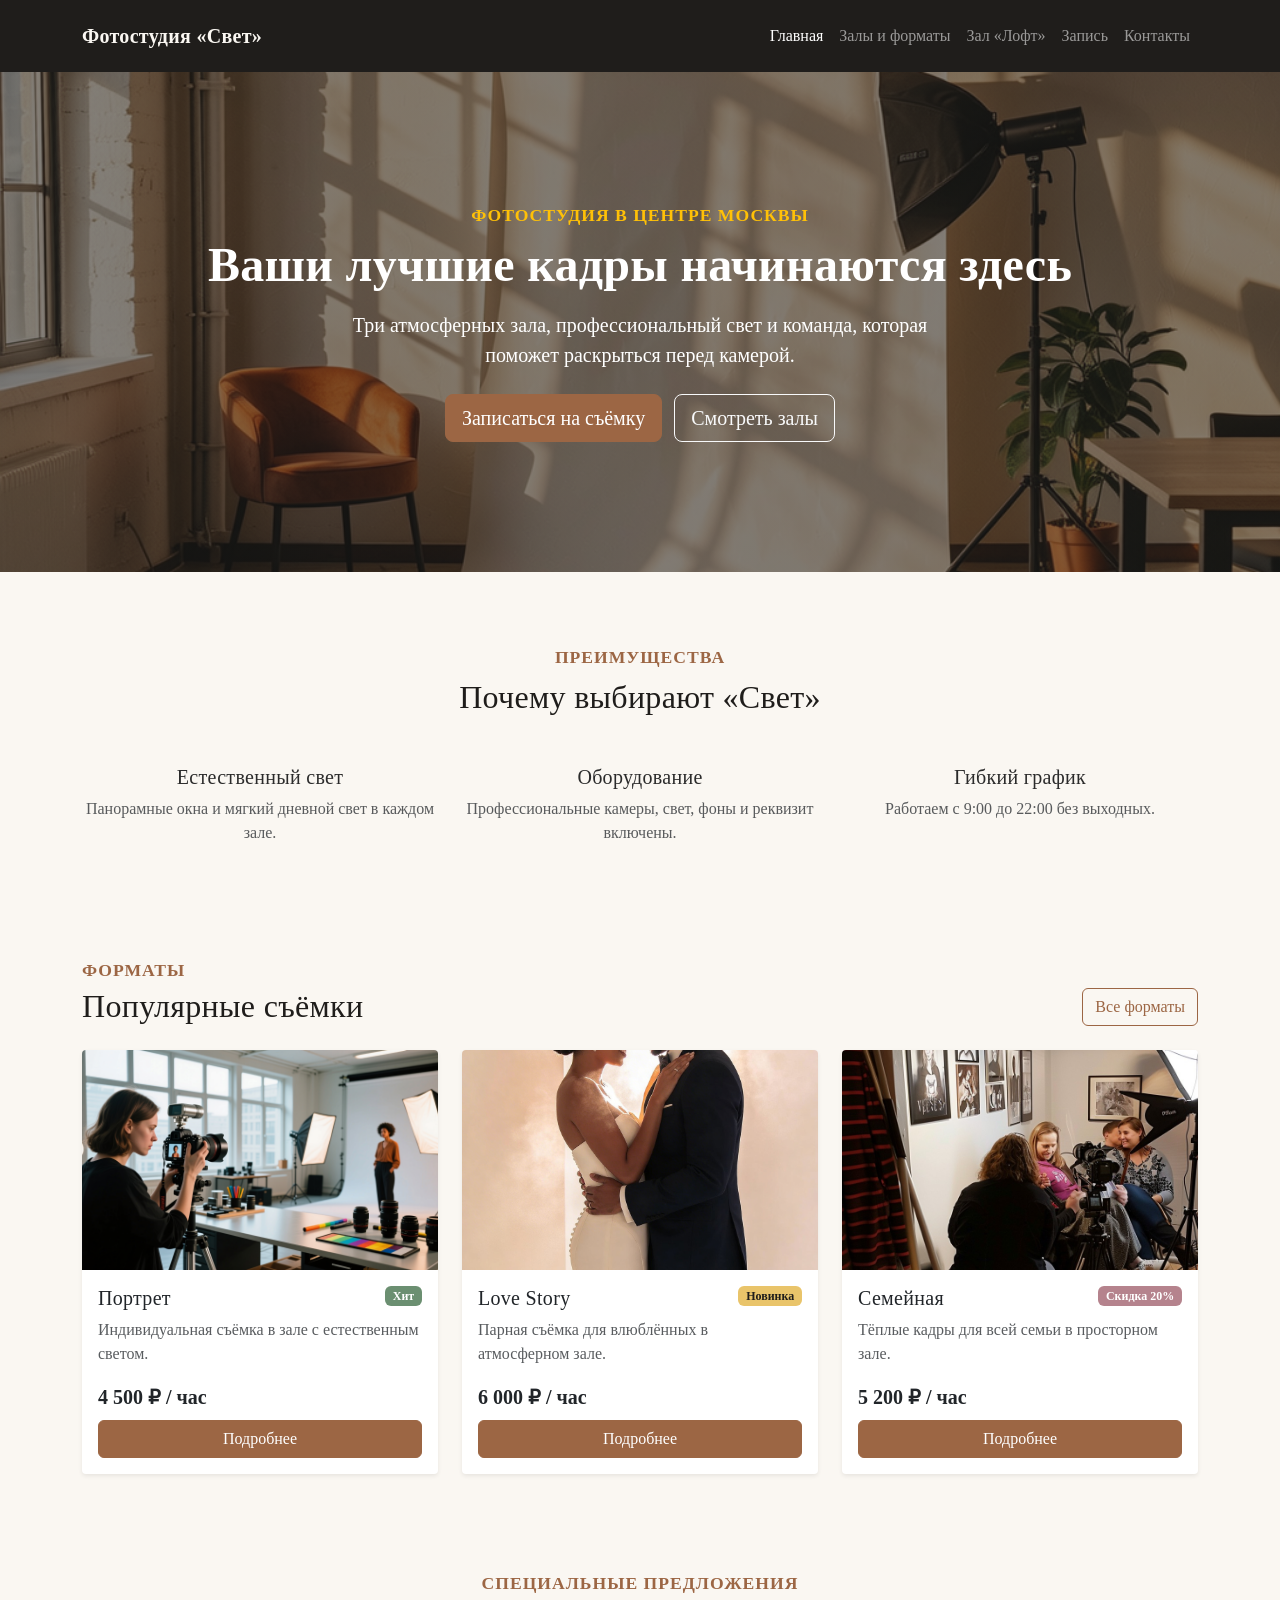
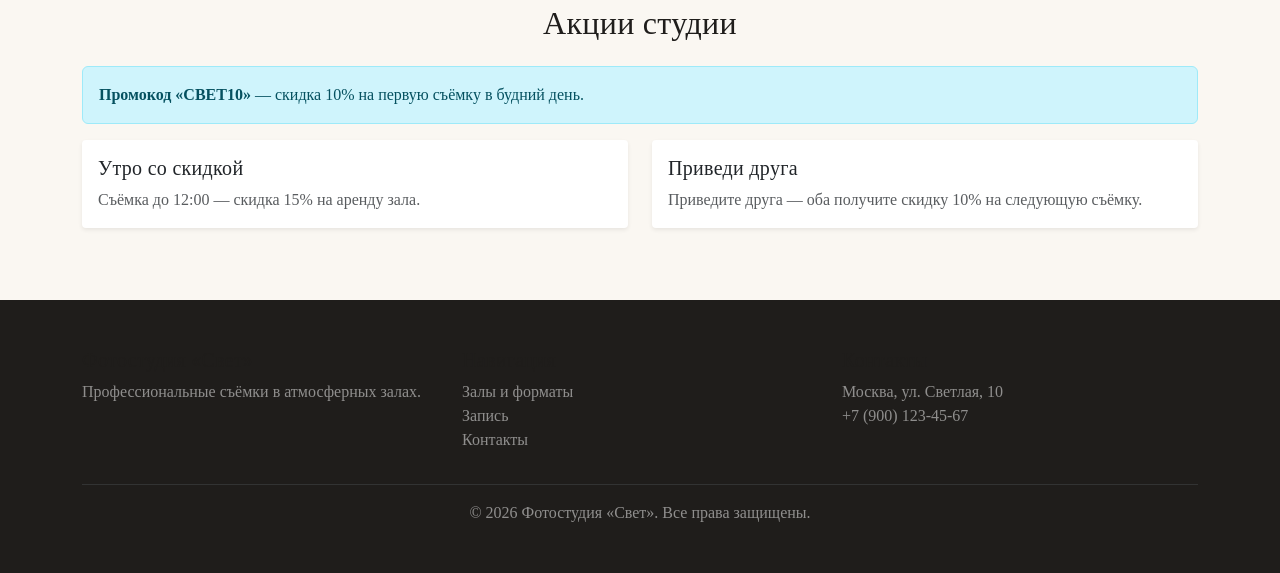
==== index.html @ afb3b5ac "feat: complete Bootstrap photo studio project" ====
<!DOCTYPE html>
<html lang="ru">
<head>
    <meta charset="UTF-8">
    <meta name="viewport" content="width=device-width, initial-scale=1.0">
    <title>Фотостудия «Свет» — Главная</title>
    <link rel="stylesheet" href="vendor/bootstrap/css/bootstrap.min.css">
    <link rel="stylesheet" href="css/custom.css">
</head>
<body>

<nav class="navbar navbar-expand-lg navbar-dark bg-dark py-3">
    <div class="container">
        <a class="navbar-brand" href="index.html">Фотостудия «Свет»</a>
        <button class="navbar-toggler" type="button" data-bs-toggle="collapse" data-bs-target="#mainNavbar">
            <span class="navbar-toggler-icon"></span>
        </button>
        <div class="collapse navbar-collapse" id="mainNavbar">
            <ul class="navbar-nav ms-auto">
                <li class="nav-item"><a class="nav-link active" href="index.html">Главная</a></li>
                <li class="nav-item"><a class="nav-link" href="catalog.html">Залы и форматы</a></li>
                <li class="nav-item"><a class="nav-link" href="product.html">Зал «Лофт»</a></li>
                <li class="nav-item"><a class="nav-link" href="order.html">Запись</a></li>
                <li class="nav-item"><a class="nav-link" href="contacts.html">Контакты</a></li>
            </ul>
        </div>
    </div>
</nav>

<header class="hero-section text-center">
    <div class="container">
        <p class="section-title text-warning mb-2">Фотостудия в центре Москвы</p>
        <h1 class="display-5 fw-bold mb-3">Ваши лучшие кадры начинаются здесь</h1>
        <p class="lead mb-4 mx-auto" style="max-width: 640px;">
            Три атмосферных зала, профессиональный свет и команда, которая поможет раскрыться перед камерой.
        </p>
        <a class="btn btn-primary btn-lg me-2" href="order.html">Записаться на съёмку</a>
        <a class="btn btn-outline-light btn-lg" href="catalog.html">Смотреть залы</a>
    </div>
</header>

<section class="container my-5 py-4">
    <div class="text-center mb-5">
        <p class="section-title">Преимущества</p>
        <h2 class="section-heading">Почему выбирают «Свет»</h2>
    </div>
    <div class="row g-4">
        <div class="col-12 col-md-4 text-center">
            <h3 class="h5">Естественный свет</h3>
            <p class="text-muted">Панорамные окна и мягкий дневной свет в каждом зале.</p>
        </div>
        <div class="col-12 col-md-4 text-center">
            <h3 class="h5">Оборудование</h3>
            <p class="text-muted">Профессиональные камеры, свет, фоны и реквизит включены.</p>
        </div>
        <div class="col-12 col-md-4 text-center">
            <h3 class="h5">Гибкий график</h3>
            <p class="text-muted">Работаем с 9:00 до 22:00 без выходных.</p>
        </div>
    </div>
</section>

<section class="container my-5 py-4" id="popular">
    <div class="d-flex justify-content-between align-items-end mb-4 flex-wrap gap-2">
        <div>
            <p class="section-title mb-1">Форматы</p>
            <h2 class="section-heading mb-0">Популярные съёмки</h2>
        </div>
        <a class="btn btn-outline-primary" href="catalog.html">Все форматы</a>
    </div>
    <div class="row g-4">
        <div class="col-12 col-md-6 col-lg-4">
            <div class="card h-100 shadow-sm">
                <img src="images/portrait.png" class="card-img-top" alt="Портретная съёмка">
                <div class="card-body d-flex flex-column">
                    <div class="d-flex justify-content-between align-items-start mb-2">
                        <h3 class="h5 card-title mb-0">Портрет</h3>
                        <span class="badge bg-success">Хит</span>
                    </div>
                    <p class="text-muted">Индивидуальная съёмка в зале с естественным светом.</p>
                    <p class="fw-bold fs-5 mt-auto mb-2">4 500 ₽ / час</p>
                    <a class="btn btn-primary" href="product.html">Подробнее</a>
                </div>
            </div>
        </div>
        <div class="col-12 col-md-6 col-lg-4">
            <div class="card h-100 shadow-sm">
                <img src="images/lovestory.png" class="card-img-top" alt="Love Story">
                <div class="card-body d-flex flex-column">
                    <div class="d-flex justify-content-between align-items-start mb-2">
                        <h3 class="h5 card-title mb-0">Love Story</h3>
                        <span class="badge bg-warning">Новинка</span>
                    </div>
                    <p class="text-muted">Парная съёмка для влюблённых в атмосферном зале.</p>
                    <p class="fw-bold fs-5 mt-auto mb-2">6 000 ₽ / час</p>
                    <a class="btn btn-primary" href="product.html">Подробнее</a>
                </div>
            </div>
        </div>
        <div class="col-12 col-md-6 col-lg-4">
            <div class="card h-100 shadow-sm">
                <img src="images/family.jpg" class="card-img-top" alt="Семейная съёмка">
                <div class="card-body d-flex flex-column">
                    <div class="d-flex justify-content-between align-items-start mb-2">
                        <h3 class="h5 card-title mb-0">Семейная</h3>
                        <span class="badge bg-danger">Скидка 20%</span>
                    </div>
                    <p class="text-muted">Тёплые кадры для всей семьи в просторном зале.</p>
                    <p class="fw-bold fs-5 mt-auto mb-2">5 200 ₽ / час</p>
                    <a class="btn btn-primary" href="product.html">Подробнее</a>
                </div>
            </div>
        </div>
    </div>
</section>

<section class="container my-5 py-4">
    <div class="text-center mb-4">
        <p class="section-title">Специальные предложения</p>
        <h2 class="section-heading">Акции студии</h2>
    </div>
    <div class="alert alert-info" role="alert">
        <strong>Промокод «СВЕТ10»</strong> — скидка 10% на первую съёмку в будний день.
    </div>
    <div class="row g-4">
        <div class="col-12 col-md-6">
            <div class="card h-100 shadow-sm">
                <div class="card-body">
                    <h3 class="h5">Утро со скидкой</h3>
                    <p class="text-muted mb-0">Съёмка до 12:00 — скидка 15% на аренду зала.</p>
                </div>
            </div>
        </div>
        <div class="col-12 col-md-6">
            <div class="card h-100 shadow-sm">
                <div class="card-body">
                    <h3 class="h5">Приведи друга</h3>
                    <p class="text-muted mb-0">Приведите друга — оба получите скидку 10% на следующую съёмку.</p>
                </div>
            </div>
        </div>
    </div>
</section>

<footer class="bg-dark text-white py-5 mt-5">
    <div class="container">
        <div class="row g-4">
            <div class="col-12 col-md-4">
                <h5>Фотостудия «Свет»</h5>
                <p class="text-white-50 mb-0">Профессиональные съёмки в атмосферных залах.</p>
            </div>
            <div class="col-12 col-md-4">
                <h5>Навигация</h5>
                <ul class="list-unstyled">
                    <li><a class="text-white-50 text-decoration-none" href="catalog.html">Залы и форматы</a></li>
                    <li><a class="text-white-50 text-decoration-none" href="order.html">Запись</a></li>
                    <li><a class="text-white-50 text-decoration-none" href="contacts.html">Контакты</a></li>
                </ul>
            </div>
            <div class="col-12 col-md-4">
                <h5>Контакты</h5>
                <p class="text-white-50 mb-0">Москва, ул. Светлая, 10<br>+7 (900) 123-45-67</p>
            </div>
        </div>
        <hr class="border-secondary">
        <p class="text-center text-white-50 mb-0">© 2026 Фотостудия «Свет». Все права защищены.</p>
    </div>
</footer>

<button id="backToTop" title="Наверх">↑</button>

<script src="vendor/bootstrap/js/bootstrap.bundle.min.js"></script>
<script>
    const backToTop = document.getElementById('backToTop');
    window.addEventListener('scroll', () => {
        backToTop.style.display = window.scrollY > 300 ? 'block' : 'none';
    });
    backToTop.addEventListener('click', () => window.scrollTo({ top: 0, behavior: 'smooth' }));
</script>
</body>
</html>
---- css/custom.css ----
:root {
    --svet-primary: #b08968;
    --svet-dark: #1f1d1b;
    --svet-light: #faf7f2;
    --svet-accent: #9c6644;
}

body {
    min-height: 100vh;
    background-color: var(--svet-light);
    font-family: 'Georgia', 'Times New Roman', serif;
    color: #2b2b2b;
}

h1, h2, h3, h4, h5, .navbar-brand {
    color: var(--svet-dark);
    letter-spacing: 0.3px;
}

.bg-primary { background-color: var(--svet-dark) !important; }
.bg-dark    { background-color: var(--svet-dark) !important; }

.btn-primary {
    background-color: var(--svet-accent);
    border-color: var(--svet-accent);
}
.btn-primary:hover {
    background-color: #7f4f2f;
    border-color: #7f4f2f;
}
.btn-outline-primary {
    color: var(--svet-accent);
    border-color: var(--svet-accent);
}
.btn-outline-primary:hover {
    background-color: var(--svet-accent);
    border-color: var(--svet-accent);
}

.badge.bg-success { background-color: #6b8f71 !important; }
.badge.bg-warning { background-color: #e9c46a !important; color: #1f1d1b !important; }
.badge.bg-danger  { background-color: #b5838d !important; }

.card {
    border: none;
    border-radius: 4px;
    background-color: #fff;
    transition: transform 0.25s ease, box-shadow 0.25s ease;
}
.card:hover {
    transform: translateY(-4px);
    box-shadow: 0 10px 25px rgba(0,0,0,0.1) !important;
}
.card-img-top {
    height: 220px;
    object-fit: cover;
    border-radius: 4px 4px 0 0;
}

.hero-section {
    background-image: linear-gradient(rgba(31,29,27,0.55), rgba(31,29,27,0.55)), url('../images/hero.png');
    background-size: cover;
    background-position: center;
    color: #fff;    
    padding: 130px 0;
}
.hero-section h1 { color: #fff; }

.section-title {
    font-weight: 600;
    letter-spacing: 1px;
    text-transform: uppercase;
    font-size: 1.1rem;
    color: var(--svet-accent);
    margin-bottom: 0.5rem;
}
.section-heading {
    font-size: 2rem;
    margin-bottom: 1.5rem;
}

.feature-icon {
    font-size: 2.4rem;
    color: var(--svet-accent);
    margin-bottom: 1rem;
}

#backToTop {
    position: fixed;
    bottom: 30px;
    right: 30px;
    display: none;
    z-index: 999;
    border-radius: 50%;
    width: 48px;
    height: 48px;
    font-size: 20px;
    background-color: var(--svet-accent);
    border: none;
    color: white;
}
#backToTop:hover { background-color: #7f4f2f; }

.accordion-button:not(.collapsed) {
    background-color: #f1e7dd;
    color: var(--svet-dark);
}

footer a:hover { color: var(--svet-primary) !important; }

.review-card {
    background-color: #fff;
    border-left: 3px solid var(--svet-accent);
    padding: 1.5rem;
    border-radius: 4px;
}

.contact-info p { margin-bottom: 0.4rem; }

.navbar-brand {
    color: #faf7f2 !important;
    font-weight: 600;
}
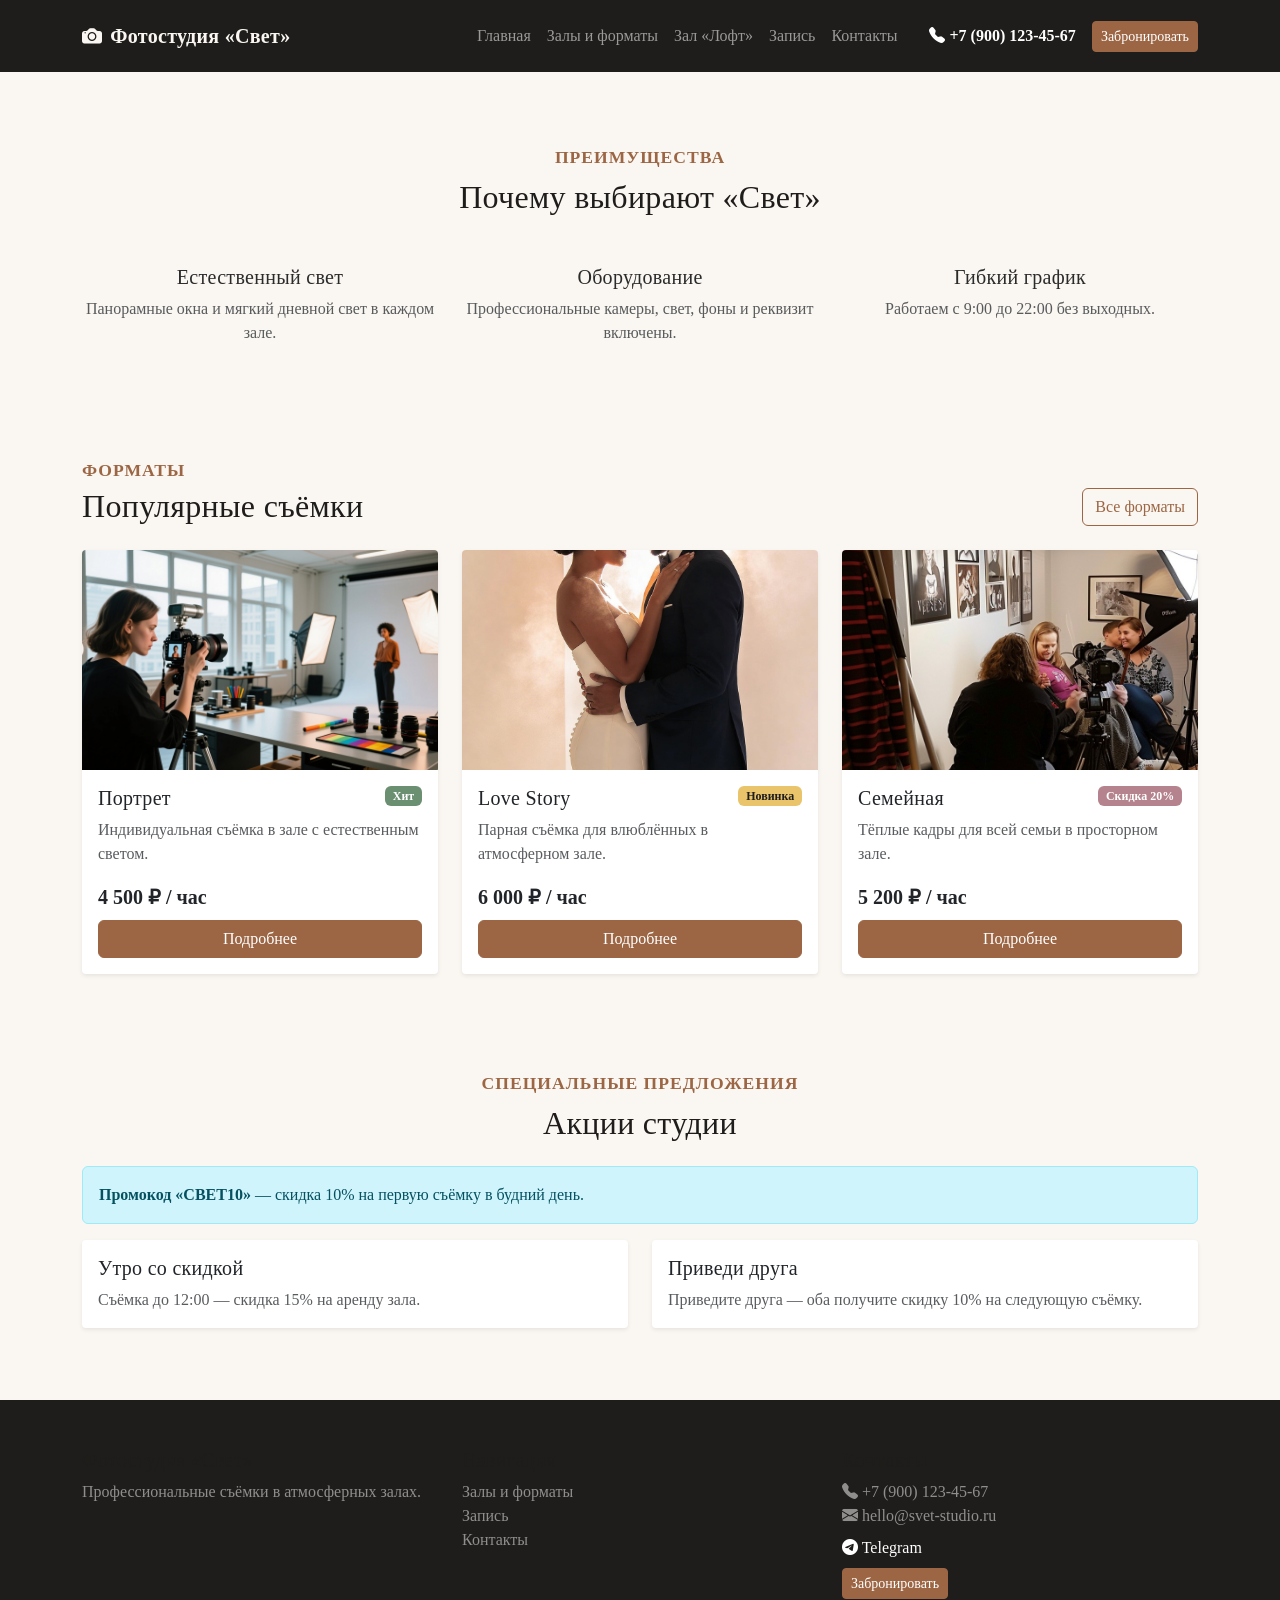
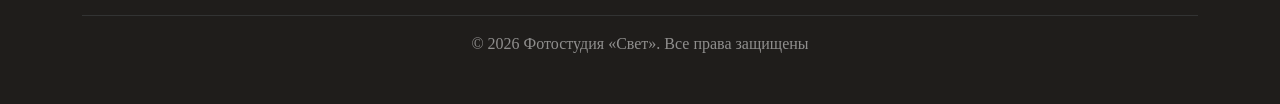
==== commit fad1a3bc: "feat: add 9 rooms, google maps, icons, update nav and footer" ====
--- a/index.html
+++ b/index.html
@@ -6,38 +6,39 @@
     <title>Фотостудия «Свет» — Главная</title>
     <link rel="stylesheet" href="vendor/bootstrap/css/bootstrap.min.css">
     <link rel="stylesheet" href="css/custom.css">
+    <link rel="stylesheet" href="https://cdn.jsdelivr.net/npm/bootstrap-icons@1.11.3/font/bootstrap-icons.min.css">
 </head>
 <body>
 
 <nav class="navbar navbar-expand-lg navbar-dark bg-dark py-3">
     <div class="container">
-        <a class="navbar-brand" href="index.html">Фотостудия «Свет»</a>
+        <a class="navbar-brand" href="index.html"><i class="bi bi-camera-fill me-2"></i>Фотостудия «Свет»</a>
+        
         <button class="navbar-toggler" type="button" data-bs-toggle="collapse" data-bs-target="#mainNavbar">
             <span class="navbar-toggler-icon"></span>
         </button>
+        
         <div class="collapse navbar-collapse" id="mainNavbar">
-            <ul class="navbar-nav ms-auto">
-                <li class="nav-item"><a class="nav-link active" href="index.html">Главная</a></li>
+            <ul class="navbar-nav ms-auto align-items-lg-center">
+                <li class="nav-item"><a class="nav-link" href="index.html">Главная</a></li>
                 <li class="nav-item"><a class="nav-link" href="catalog.html">Залы и форматы</a></li>
                 <li class="nav-item"><a class="nav-link" href="product.html">Зал «Лофт»</a></li>
                 <li class="nav-item"><a class="nav-link" href="order.html">Запись</a></li>
                 <li class="nav-item"><a class="nav-link" href="contacts.html">Контакты</a></li>
+                
+                <li class="nav-item ms-lg-4 mt-2 mt-lg-0">
+                    <a href="tel:+79001234567" class="text-white text-decoration-none fw-bold">
+                        <i class="bi bi-telephone-fill"></i> +7 (900) 123-45-67
+                    </a>
+                </li>
+                
+                <li class="nav-item ms-lg-3 mt-2 mt-lg-0">
+                    <a href="order.html" class="btn btn-primary btn-sm">Забронировать</a>
+                </li>
             </ul>
         </div>
     </div>
 </nav>
-
-<header class="hero-section text-center">
-    <div class="container">
-        <p class="section-title text-warning mb-2">Фотостудия в центре Москвы</p>
-        <h1 class="display-5 fw-bold mb-3">Ваши лучшие кадры начинаются здесь</h1>
-        <p class="lead mb-4 mx-auto" style="max-width: 640px;">
-            Три атмосферных зала, профессиональный свет и команда, которая поможет раскрыться перед камерой.
-        </p>
-        <a class="btn btn-primary btn-lg me-2" href="order.html">Записаться на съёмку</a>
-        <a class="btn btn-outline-light btn-lg" href="catalog.html">Смотреть залы</a>
-    </div>
-</header>
 
 <section class="container my-5 py-4">
     <div class="text-center mb-5">
@@ -159,11 +160,18 @@
             </div>
             <div class="col-12 col-md-4">
                 <h5>Контакты</h5>
-                <p class="text-white-50 mb-0">Москва, ул. Светлая, 10<br>+7 (900) 123-45-67</p>
+                <p class="text-white-50 mb-2">
+                    <i class="bi bi-telephone-fill"></i> +7 (900) 123-45-67<br>
+                    <i class="bi bi-envelope-fill"></i> hello@svet-studio.ru
+                </p>
+                <a href="https://t.me/svet_studio" class="text-white text-decoration-none d-block mb-2">
+                    <i class="bi bi-telegram"></i> Telegram
+                </a>
+                <a href="order.html" class="btn btn-primary btn-sm">Забронировать</a>
             </div>
         </div>
         <hr class="border-secondary">
-        <p class="text-center text-white-50 mb-0">© 2026 Фотостудия «Свет». Все права защищены.</p>
+        <p class="text-center text-white-50 mb-0">© 2026 Фотостудия «Свет». Все права защищены</p>
     </div>
 </footer>
 
